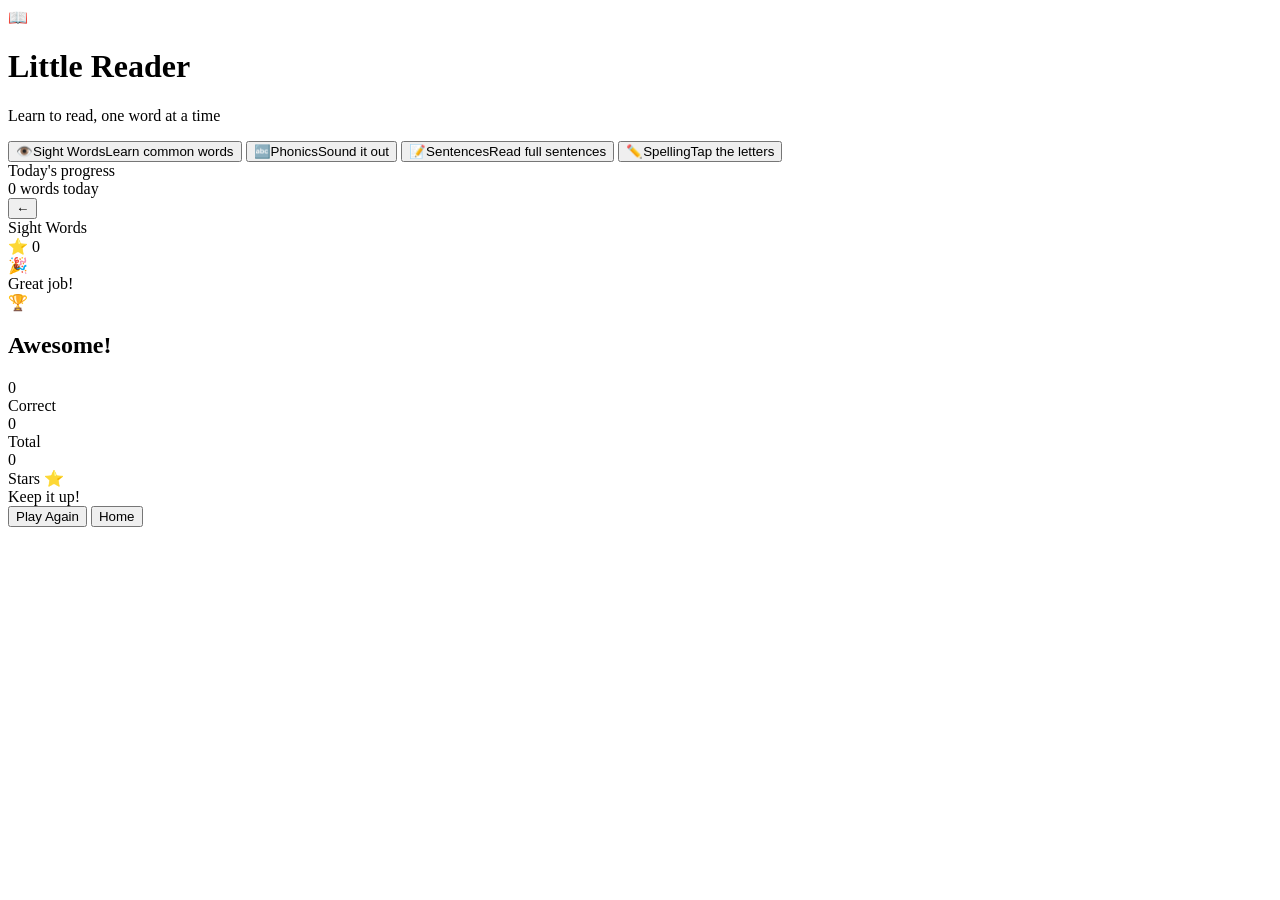
==== index.html @ 9406593b "Add initial HTML structure for Little Reader app" ====
<!DOCTYPE html>
<html lang="en">
<head>
  <meta charset="UTF-8" />
  <meta name="viewport" content="width=device-width, initial-scale=1.0, user-scalable=no" />
  <meta name="theme-color" content="#6c63ff" />
  <meta name="apple-mobile-web-app-capable" content="yes" />
  <meta name="apple-mobile-web-app-status-bar-style" content="black-translucent" />
  <meta name="apple-mobile-web-app-title" content="Little Reader" />
  <title>Little Reader</title>
  <link rel="manifest" href="manifest.json" />
  <link rel="apple-touch-icon" href="icon-192.png" />
  <link rel="stylesheet" href="styles.css" />
</head>
<body>
  <div id="app">
    <div id="screen-home" class="screen active">
      <div class="home-header">
        <div class="app-logo">📖</div>
        <h1 class="app-title">Little Reader</h1>
        <p class="app-subtitle">Learn to read, one word at a time</p>
      </div>
      <div class="mode-grid">
        <button class="mode-card" data-mode="sight-words"><span class="mode-icon">👁️</span><span class="mode-name">Sight Words</span><span class="mode-desc">Learn common words</span></button>
        <button class="mode-card" data-mode="phonics"><span class="mode-icon">🔤</span><span class="mode-name">Phonics</span><span class="mode-desc">Sound it out</span></button>
        <button class="mode-card" data-mode="sentences"><span class="mode-icon">📝</span><span class="mode-name">Sentences</span><span class="mode-desc">Read full sentences</span></button>
        <button class="mode-card" data-mode="spelling"><span class="mode-icon">✏️</span><span class="mode-name">Spelling</span><span class="mode-desc">Tap the letters</span></button>
      </div>
      <div class="progress-bar-container">
        <div class="progress-label">Today's progress</div>
        <div class="progress-track"><div class="progress-fill" id="daily-progress"></div></div>
        <div class="progress-count" id="progress-count">0 words today</div>
      </div>
    </div>
    <div id="screen-game" class="screen">
      <div class="game-header">
        <button class="btn-back" id="btn-back">←</button>
        <div class="game-mode-title" id="game-mode-title">Sight Words</div>
        <div class="game-score" id="game-score">⭐ 0</div>
      </div>
      <div class="game-content" id="game-content"></div>
      <div class="game-controls" id="game-controls"></div>
      <div class="feedback-overlay" id="feedback-overlay">
        <div class="feedback-emoji" id="feedback-emoji">🎉</div>
        <div class="feedback-text" id="feedback-text">Great job!</div>
      </div>
    </div>
    <div id="screen-results" class="screen">
      <div class="results-content">
        <div class="results-trophy">🏆</div>
        <h2 class="results-title">Awesome!</h2>
        <div class="results-stats">
          <div class="stat-box"><div class="stat-number" id="result-correct">0</div><div class="stat-label">Correct</div></div>
          <div class="stat-box"><div class="stat-number" id="result-total">0</div><div class="stat-label">Total</div></div>
          <div class="stat-box"><div class="stat-number" id="result-stars">0</div><div class="stat-label">Stars ⭐</div></div>
        </div>
        <div class="results-message" id="results-message">Keep it up!</div>
        <button class="btn-primary" id="btn-play-again">Play Again</button>
        <button class="btn-secondary" id="btn-home">Home</button>
      </div>
    </div>
  </div>
  <script src="app.js"></script>
</body>
</html>
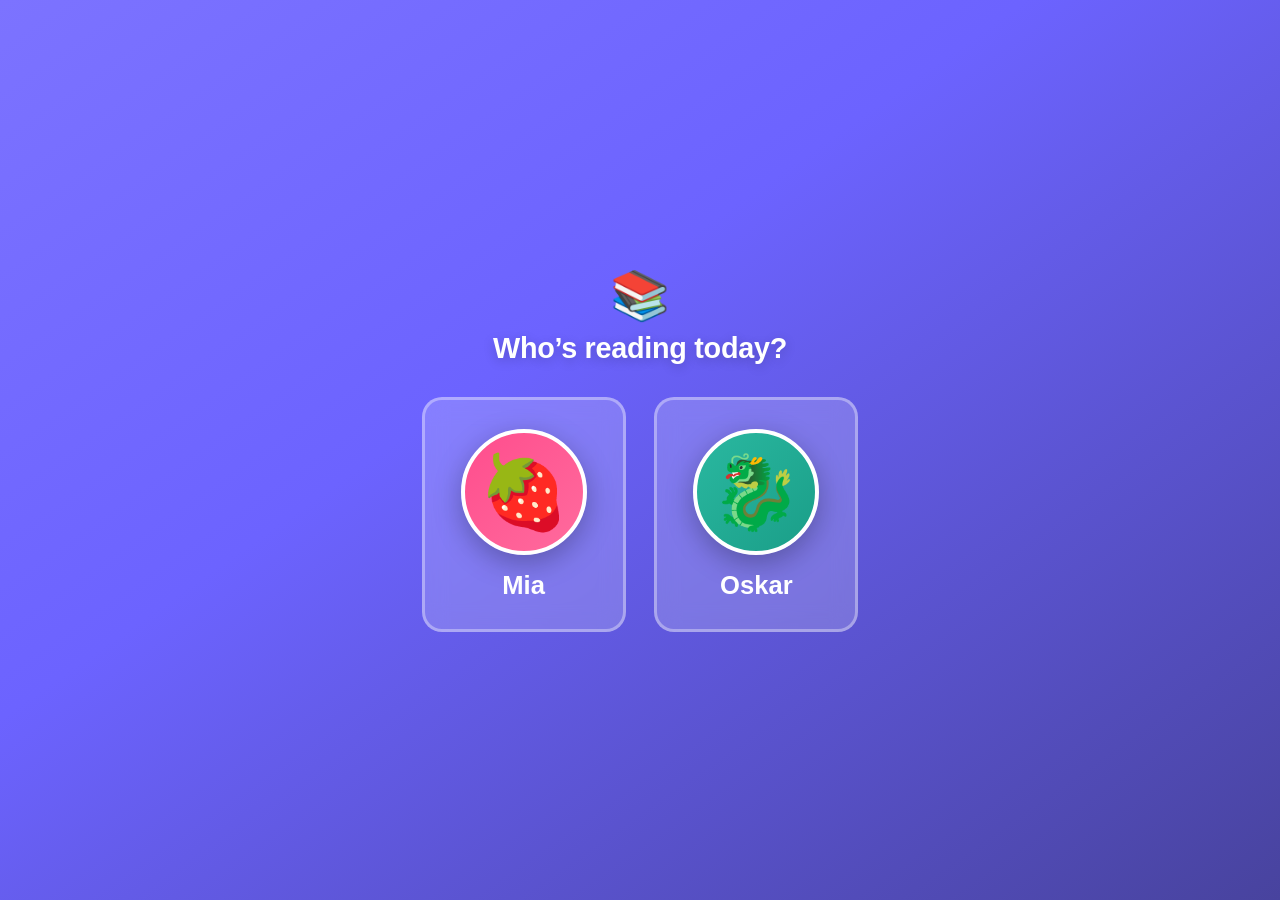
==== commit dd7951b3: "Add inline styles and update HTML structure" ====
--- a/index.html
+++ b/index.html
@@ -10,56 +10,86 @@
   <title>Little Reader</title>
   <link rel="manifest" href="manifest.json" />
   <link rel="apple-touch-icon" href="icon-192.png" />
-  <link rel="stylesheet" href="styles.css" />
+  <style>
+    * { box-sizing: border-box; margin: 0; padding: 0; }
+    body {
+      min-height: 100vh;
+      background: linear-gradient(145deg, #7c73ff 0%, #6c63ff 40%, #48439e 100%);
+      display: flex;
+      flex-direction: column;
+      align-items: center;
+      justify-content: center;
+      padding: 2rem 1rem;
+      font-family: -apple-system, BlinkMacSystemFont, "Segoe UI", Roboto, sans-serif;
+    }
+    .picker-logo { font-size: 3rem; margin-bottom: 0.5rem; text-align: center; }
+    h1 {
+      color: white;
+      font-size: 1.8rem;
+      font-weight: 800;
+      margin-bottom: 2rem;
+      text-align: center;
+      text-shadow: 0 3px 12px rgba(0,0,0,0.2);
+      letter-spacing: -0.01em;
+    }
+    .profiles {
+      display: flex;
+      gap: 1.8rem;
+      flex-wrap: wrap;
+      justify-content: center;
+    }
+    .profile {
+      display: flex;
+      flex-direction: column;
+      align-items: center;
+      cursor: pointer;
+      padding: 1.8rem 2.25rem;
+      border-radius: 20px;
+      background: rgba(255,255,255,0.18);
+      backdrop-filter: blur(12px);
+      -webkit-backdrop-filter: blur(12px);
+      border: 3px solid rgba(255,255,255,0.35);
+      transition: transform 0.2s, box-shadow 0.2s;
+      text-decoration: none;
+      -webkit-tap-highlight-color: transparent;
+    }
+    .profile:hover, .profile:active {
+      transform: scale(1.05);
+      box-shadow: 0 12px 32px rgba(0,0,0,0.3);
+    }
+    .avatar {
+      width: 126px;
+      height: 126px;
+      border-radius: 50%;
+      display: flex;
+      align-items: center;
+      justify-content: center;
+      font-size: 4.5rem;
+      border: 4px solid white;
+      box-shadow: 0 8px 28px rgba(0,0,0,0.28);
+      margin-bottom: 1rem;
+      overflow: hidden;
+    }
+    .name {
+      color: white;
+      font-size: 1.6rem;
+      font-weight: 700;
+      text-align: center;
+    }
+  </style>
 </head>
 <body>
-  <div id="app">
-    <div id="screen-home" class="screen active">
-      <div class="home-header">
-        <div class="app-logo">📖</div>
-        <h1 class="app-title">Little Reader</h1>
-        <p class="app-subtitle">Learn to read, one word at a time</p>
-      </div>
-      <div class="mode-grid">
-        <button class="mode-card" data-mode="sight-words"><span class="mode-icon">👁️</span><span class="mode-name">Sight Words</span><span class="mode-desc">Learn common words</span></button>
-        <button class="mode-card" data-mode="phonics"><span class="mode-icon">🔤</span><span class="mode-name">Phonics</span><span class="mode-desc">Sound it out</span></button>
-        <button class="mode-card" data-mode="sentences"><span class="mode-icon">📝</span><span class="mode-name">Sentences</span><span class="mode-desc">Read full sentences</span></button>
-        <button class="mode-card" data-mode="spelling"><span class="mode-icon">✏️</span><span class="mode-name">Spelling</span><span class="mode-desc">Tap the letters</span></button>
-      </div>
-      <div class="progress-bar-container">
-        <div class="progress-label">Today's progress</div>
-        <div class="progress-track"><div class="progress-fill" id="daily-progress"></div></div>
-        <div class="progress-count" id="progress-count">0 words today</div>
-      </div>
-    </div>
-    <div id="screen-game" class="screen">
-      <div class="game-header">
-        <button class="btn-back" id="btn-back">←</button>
-        <div class="game-mode-title" id="game-mode-title">Sight Words</div>
-        <div class="game-score" id="game-score">⭐ 0</div>
-      </div>
-      <div class="game-content" id="game-content"></div>
-      <div class="game-controls" id="game-controls"></div>
-      <div class="feedback-overlay" id="feedback-overlay">
-        <div class="feedback-emoji" id="feedback-emoji">🎉</div>
-        <div class="feedback-text" id="feedback-text">Great job!</div>
-      </div>
-    </div>
-    <div id="screen-results" class="screen">
-      <div class="results-content">
-        <div class="results-trophy">🏆</div>
-        <h2 class="results-title">Awesome!</h2>
-        <div class="results-stats">
-          <div class="stat-box"><div class="stat-number" id="result-correct">0</div><div class="stat-label">Correct</div></div>
-          <div class="stat-box"><div class="stat-number" id="result-total">0</div><div class="stat-label">Total</div></div>
-          <div class="stat-box"><div class="stat-number" id="result-stars">0</div><div class="stat-label">Stars ⭐</div></div>
-        </div>
-        <div class="results-message" id="results-message">Keep it up!</div>
-        <button class="btn-primary" id="btn-play-again">Play Again</button>
-        <button class="btn-secondary" id="btn-home">Home</button>
-      </div>
-    </div>
+  <div class="picker-logo">&#128218;</div>
+  <h1>Who&#8217;s reading today?</h1>
+  <div class="profiles">
+    <a href="app.html?name=Mia" class="profile">
+      <div class="avatar" style="background: linear-gradient(135deg, #ff4d8d, #ff6b9d);">&#127827;</div>
+      <div class="name">Mia</div>
+    </a>
+    <a href="app.html?name=Oskar" class="profile">
+      <div class="avatar" style="background: linear-gradient(135deg, #2ab8a0, #1a9e88);">&#128009;</div>
+      <div class="name">Oskar</div>
+    </a>
   </div>
-  <script src="app.js"></script>
 </body>
 </html>
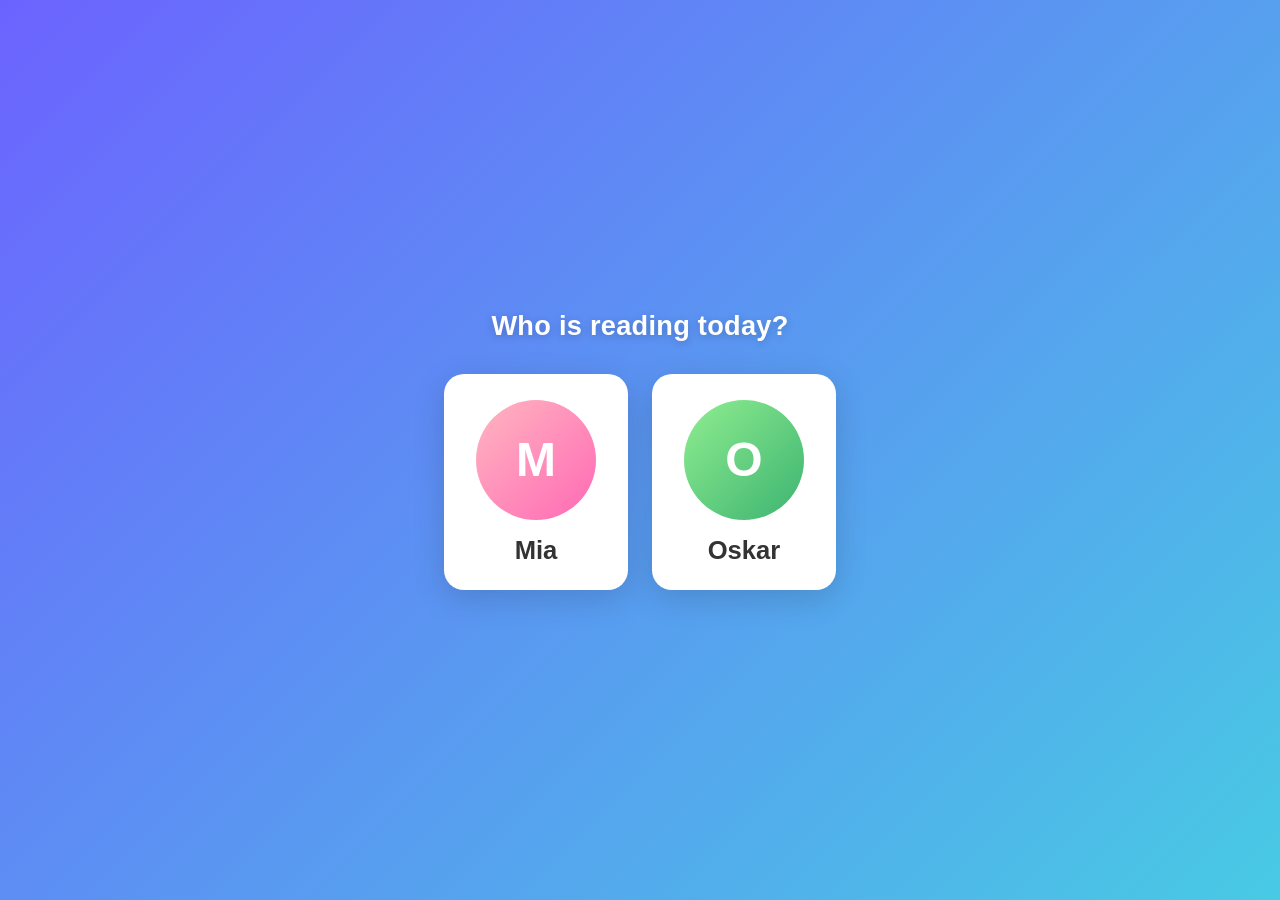
==== commit f59ed19d: "Refactor index.html for improved structure and styles" ====
--- a/index.html
+++ b/index.html
@@ -1,95 +1,33 @@
 <!DOCTYPE html>
 <html lang="en">
 <head>
-  <meta charset="UTF-8" />
-  <meta name="viewport" content="width=device-width, initial-scale=1.0, user-scalable=no" />
-  <meta name="theme-color" content="#6c63ff" />
-  <meta name="apple-mobile-web-app-capable" content="yes" />
-  <meta name="apple-mobile-web-app-status-bar-style" content="black-translucent" />
-  <meta name="apple-mobile-web-app-title" content="Little Reader" />
-  <title>Little Reader</title>
-  <link rel="manifest" href="manifest.json" />
-  <link rel="apple-touch-icon" href="icon-192.png" />
-  <style>
-    * { box-sizing: border-box; margin: 0; padding: 0; }
-    body {
-      min-height: 100vh;
-      background: linear-gradient(145deg, #7c73ff 0%, #6c63ff 40%, #48439e 100%);
-      display: flex;
-      flex-direction: column;
-      align-items: center;
-      justify-content: center;
-      padding: 2rem 1rem;
-      font-family: -apple-system, BlinkMacSystemFont, "Segoe UI", Roboto, sans-serif;
-    }
-    .picker-logo { font-size: 3rem; margin-bottom: 0.5rem; text-align: center; }
-    h1 {
-      color: white;
-      font-size: 1.8rem;
-      font-weight: 800;
-      margin-bottom: 2rem;
-      text-align: center;
-      text-shadow: 0 3px 12px rgba(0,0,0,0.2);
-      letter-spacing: -0.01em;
-    }
-    .profiles {
-      display: flex;
-      gap: 1.8rem;
-      flex-wrap: wrap;
-      justify-content: center;
-    }
-    .profile {
-      display: flex;
-      flex-direction: column;
-      align-items: center;
-      cursor: pointer;
-      padding: 1.8rem 2.25rem;
-      border-radius: 20px;
-      background: rgba(255,255,255,0.18);
-      backdrop-filter: blur(12px);
-      -webkit-backdrop-filter: blur(12px);
-      border: 3px solid rgba(255,255,255,0.35);
-      transition: transform 0.2s, box-shadow 0.2s;
-      text-decoration: none;
-      -webkit-tap-highlight-color: transparent;
-    }
-    .profile:hover, .profile:active {
-      transform: scale(1.05);
-      box-shadow: 0 12px 32px rgba(0,0,0,0.3);
-    }
-    .avatar {
-      width: 126px;
-      height: 126px;
-      border-radius: 50%;
-      display: flex;
-      align-items: center;
-      justify-content: center;
-      font-size: 4.5rem;
-      border: 4px solid white;
-      box-shadow: 0 8px 28px rgba(0,0,0,0.28);
-      margin-bottom: 1rem;
-      overflow: hidden;
-    }
-    .name {
-      color: white;
-      font-size: 1.6rem;
-      font-weight: 700;
-      text-align: center;
-    }
-  </style>
+<meta charset="UTF-8">
+<meta name="viewport" content="width=device-width,initial-scale=1">
+<title>Little Reader</title>
+<style>
+  * { box-sizing: border-box; margin: 0; padding: 0; }
+  body { min-height: 100vh; display: flex; flex-direction: column; align-items: center; justify-content: center; background: linear-gradient(135deg, #6C63FF 0%, #48CAE4 100%); font-family: 'Segoe UI', Arial, sans-serif; }
+  h1 { color: white; font-size: 1.7rem; margin-bottom: 2rem; text-align: center; text-shadow: 0 2px 8px rgba(0,0,0,0.2); letter-spacing: 0.01em; }
+  .profiles { display: flex; gap: 1.5rem; flex-wrap: wrap; justify-content: center; padding: 0 1rem; }
+  .profile { background: white; border-radius: 20px; padding: 1.6rem 2rem; text-align: center; cursor: pointer; box-shadow: 0 8px 32px rgba(0,0,0,0.15); transition: transform 0.15s, box-shadow 0.15s; text-decoration: none; display: block; min-width: 130px; }
+  .profile:hover, .profile:active { transform: scale(1.06); box-shadow: 0 12px 40px rgba(0,0,0,0.22); }
+  .avatar { width: 120px; height: 120px; border-radius: 50%; display: flex; align-items: center; justify-content: center; font-size: 3rem; font-weight: 900; color: white; margin: 0 auto 1rem; }
+  .mia .avatar { background: linear-gradient(135deg, #FFB6C1, #FF69B4); }
+  .oskar .avatar { background: linear-gradient(135deg, #90EE90, #3CB371); }
+  .name { font-size: 1.6rem; font-weight: 800; color: #333; }
+</style>
 </head>
 <body>
-  <div class="picker-logo">&#128218;</div>
-  <h1>Who&#8217;s reading today?</h1>
-  <div class="profiles">
-    <a href="app.html?name=Mia" class="profile">
-      <div class="avatar" style="background: linear-gradient(135deg, #ff4d8d, #ff6b9d);">&#127827;</div>
-      <div class="name">Mia</div>
-    </a>
-    <a href="app.html?name=Oskar" class="profile">
-      <div class="avatar" style="background: linear-gradient(135deg, #2ab8a0, #1a9e88);">&#128009;</div>
-      <div class="name">Oskar</div>
-    </a>
-  </div>
+<h1>Who is reading today?</h1>
+<div class="profiles">
+  <a href="app.html?name=Mia" class="profile mia">
+    <div class="avatar">M</div>
+    <div class="name">Mia</div>
+  </a>
+  <a href="app.html?name=Oskar" class="profile oskar">
+    <div class="avatar">O</div>
+    <div class="name">Oskar</div>
+  </a>
+</div>
 </body>
 </html>
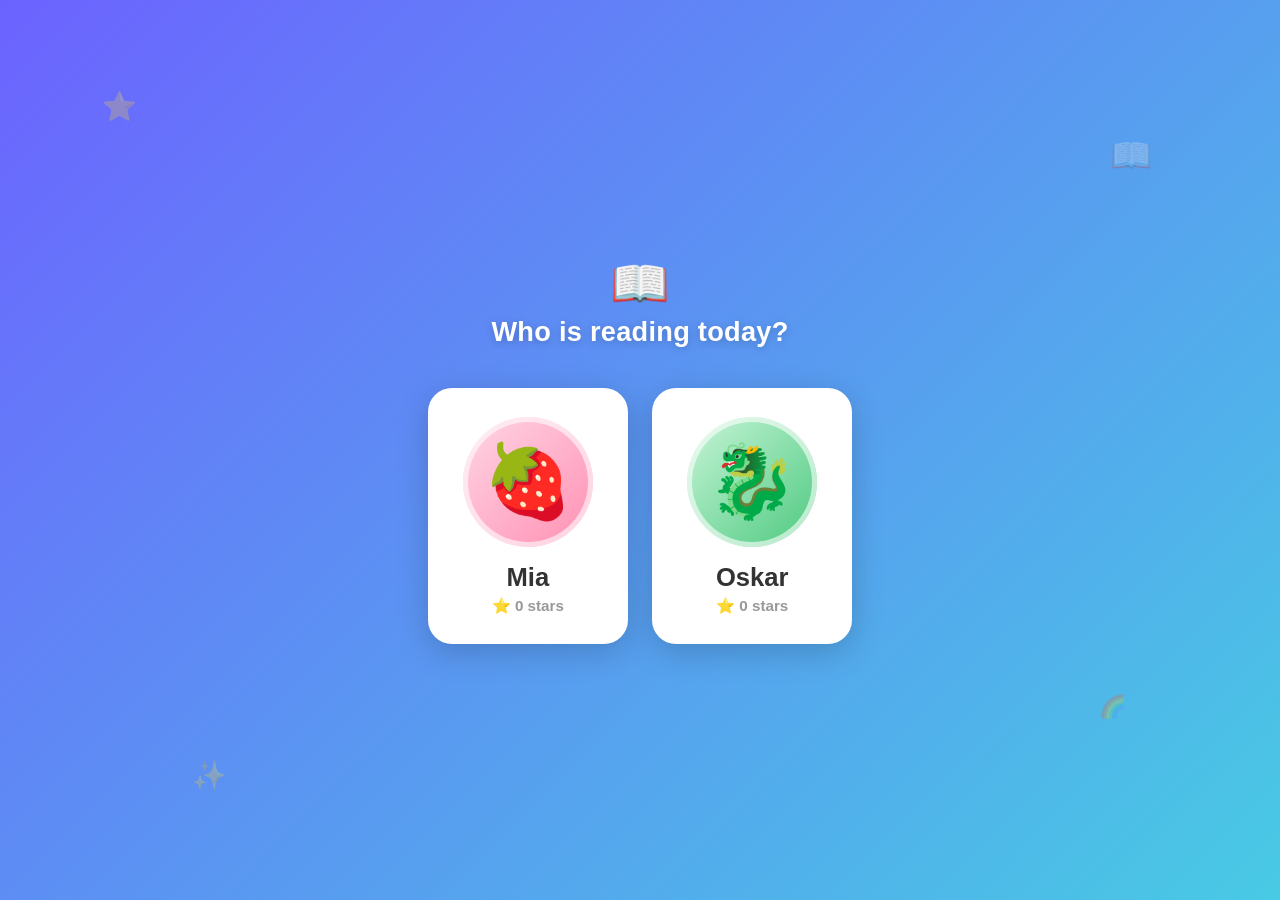
==== commit 90ea0999: "Implement PLAN.md: bug fixes, levels, new game modes, content, visual refresh - Fix crash on load (m" ====
--- a/index.html
+++ b/index.html
@@ -3,31 +3,67 @@
 <head>
 <meta charset="UTF-8">
 <meta name="viewport" content="width=device-width,initial-scale=1">
+<meta name="theme-color" content="#6c63ff">
 <title>Little Reader</title>
 <style>
   * { box-sizing: border-box; margin: 0; padding: 0; }
-  body { min-height: 100vh; display: flex; flex-direction: column; align-items: center; justify-content: center; background: linear-gradient(135deg, #6C63FF 0%, #48CAE4 100%); font-family: 'Segoe UI', Arial, sans-serif; }
-  h1 { color: white; font-size: 1.7rem; margin-bottom: 2rem; text-align: center; text-shadow: 0 2px 8px rgba(0,0,0,0.2); letter-spacing: 0.01em; }
+  body {
+    min-height: 100vh; display: flex; flex-direction: column; align-items: center; justify-content: center;
+    background: linear-gradient(135deg, #6C63FF 0%, #48CAE4 100%);
+    font-family: 'Segoe UI', Arial, sans-serif;
+    overflow: hidden; position: relative;
+  }
+  .decor { position: absolute; inset: 0; pointer-events: none; }
+  .decor span { position: absolute; font-size: 28px; opacity: 0.25; animation: floaty 7s ease-in-out infinite; }
+  .decor span:nth-child(1) { top: 10%; left: 8%; animation-delay: 0s; }
+  .decor span:nth-child(2) { top: 15%; right: 10%; font-size: 34px; animation-delay: 1.5s; }
+  .decor span:nth-child(3) { bottom: 12%; left: 15%; animation-delay: 3s; }
+  .decor span:nth-child(4) { bottom: 20%; right: 12%; font-size: 22px; animation-delay: 4.5s; }
+  @keyframes floaty { 0%,100% { transform: translateY(0) rotate(0deg); } 50% { transform: translateY(-14px) rotate(8deg); } }
+  .logo { font-size: 3rem; text-align: center; margin-bottom: 0.25rem; }
+  h1 { color: white; font-size: 1.7rem; margin-bottom: 2.5rem; text-align: center; text-shadow: 0 2px 8px rgba(0,0,0,0.2); letter-spacing: 0.01em; }
   .profiles { display: flex; gap: 1.5rem; flex-wrap: wrap; justify-content: center; padding: 0 1rem; }
-  .profile { background: white; border-radius: 20px; padding: 1.6rem 2rem; text-align: center; cursor: pointer; box-shadow: 0 8px 32px rgba(0,0,0,0.15); transition: transform 0.15s, box-shadow 0.15s; text-decoration: none; display: block; min-width: 130px; }
-  .profile:hover, .profile:active { transform: scale(1.06); box-shadow: 0 12px 40px rgba(0,0,0,0.22); }
-  .avatar { width: 120px; height: 120px; border-radius: 50%; display: flex; align-items: center; justify-content: center; font-size: 3rem; font-weight: 900; color: white; margin: 0 auto 1rem; }
-  .mia .avatar { background: linear-gradient(135deg, #FFB6C1, #FF69B4); }
-  .oskar .avatar { background: linear-gradient(135deg, #90EE90, #3CB371); }
+  .profile {
+    background: white; border-radius: 24px; padding: 1.8rem 2.2rem; text-align: center; cursor: pointer;
+    box-shadow: 0 8px 32px rgba(0,0,0,0.18); transition: transform 0.15s, box-shadow 0.15s;
+    text-decoration: none; display: block; min-width: 150px;
+  }
+  .profile:hover, .profile:active { transform: scale(1.06); box-shadow: 0 12px 40px rgba(0,0,0,0.25); }
+  .avatar {
+    width: 130px; height: 130px; border-radius: 50%; display: flex; align-items: center; justify-content: center;
+    font-size: 4.5rem; margin: 0 auto 1rem; box-shadow: inset 0 0 0 5px rgba(255,255,255,0.6);
+  }
+  .mia .avatar { background: linear-gradient(135deg, #FFD6E5, #FF8FB3); }
+  .oskar .avatar { background: linear-gradient(135deg, #C8F5D8, #4CC97F); }
   .name { font-size: 1.6rem; font-weight: 800; color: #333; }
+  .stars { font-size: 0.95rem; font-weight: 700; color: #999; margin-top: 0.35rem; }
 </style>
 </head>
 <body>
+<div class="decor" aria-hidden="true"><span>⭐</span><span>📖</span><span>✨</span><span>🌈</span></div>
+<div class="logo">📖</div>
 <h1>Who is reading today?</h1>
 <div class="profiles">
   <a href="app.html?name=Mia" class="profile mia">
-    <div class="avatar">M</div>
+    <div class="avatar">🍓</div>
     <div class="name">Mia</div>
+    <div class="stars" id="stars-mia">⭐ 0 stars</div>
   </a>
   <a href="app.html?name=Oskar" class="profile oskar">
-    <div class="avatar">O</div>
+    <div class="avatar">🐉</div>
     <div class="name">Oskar</div>
+    <div class="stars" id="stars-oskar">⭐ 0 stars</div>
   </a>
 </div>
+<script>
+  function starsFor(name) {
+    try {
+      const raw = localStorage.getItem('lr_' + name + '_starsTotal');
+      return raw === null ? 0 : JSON.parse(raw);
+    } catch { return 0; }
+  }
+  document.getElementById('stars-mia').textContent = '⭐ ' + starsFor('Mia') + ' stars';
+  document.getElementById('stars-oskar').textContent = '⭐ ' + starsFor('Oskar') + ' stars';
+</script>
 </body>
 </html>
